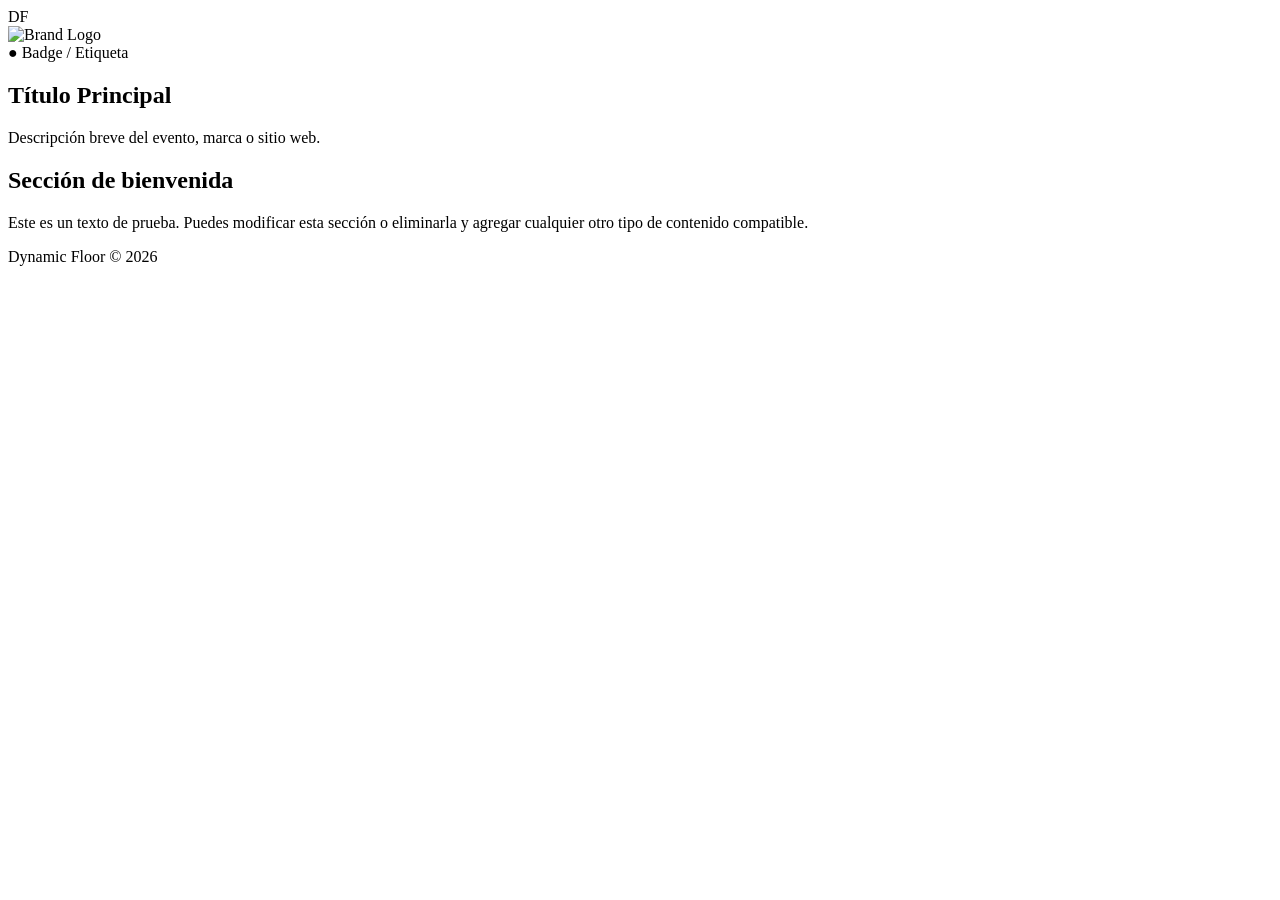
==== about/index.html @ e07d05ec "fem001" ====
<!DOCTYPE html>
<html lang="es">
<head>
<meta charset="UTF-8">
<meta name="viewport" content="width=device-width, initial-scale=1.0">

<title id="page-title">Cargando...</title>

<meta name="description" content="Experiencia de música electrónica, selección musical y encuentro social en Guanajuato.">

<meta http-equiv="Cache-Control" content="no-cache, no-store, must-revalidate">
<meta http-equiv="Pragma" content="no-cache">
<meta http-equiv="Expires" content="0">

<link href="https://fonts.googleapis.com/css2?family=Inter:wght@300;400;500;600;700;800&display=swap" rel="stylesheet">
<link rel="stylesheet" href="../assets/styles/info.css">
</head>
<body>

<!-- FONDO -->
<div class="bg-logo">
    <span id="bg-logo-text">DF</span>
</div>

<div class="light one"></div>
<div class="light two"></div>

<!-- CONTENIDO -->
<div class="hero-floating-logo">
    <img id="hero-logo" src="tu-logo.png" alt="Brand Logo">
</div>

<div class="container">
    <div class="panel">

        <!-- HERO SECTION (1 Sola columna limpia) -->
        <section class="intro">
            <div class="intro-content">
                <div class="badge" id="hero-badge"></div>
                <h1 id="hero-title"></h1>
                <p class="intro-description" id="hero-description"></p>

                <!-- Descomenta si necesitas los botones de acción -->
                <!-- 
                <div class="intro-actions">
                    <a href="#video" class="action-btn">Ver experiencia</a>
                    <a href="#ubicacion" class="action-btn secondary">Ver ubicación</a>
                </div> 
                -->
            </div>
        </section>

        <div class="glow-line"></div>

        <!-- CONTENEDOR DE SECCIONES DINÁMICAS -->
        <main id="dynamic-content-container"></main>

        <!-- FOOTER -->
        <div class="footer" id="footer-text"></div>

    </div>
</div>

<script src="../assets/scripts/about.js"></script>

</body>
</html>
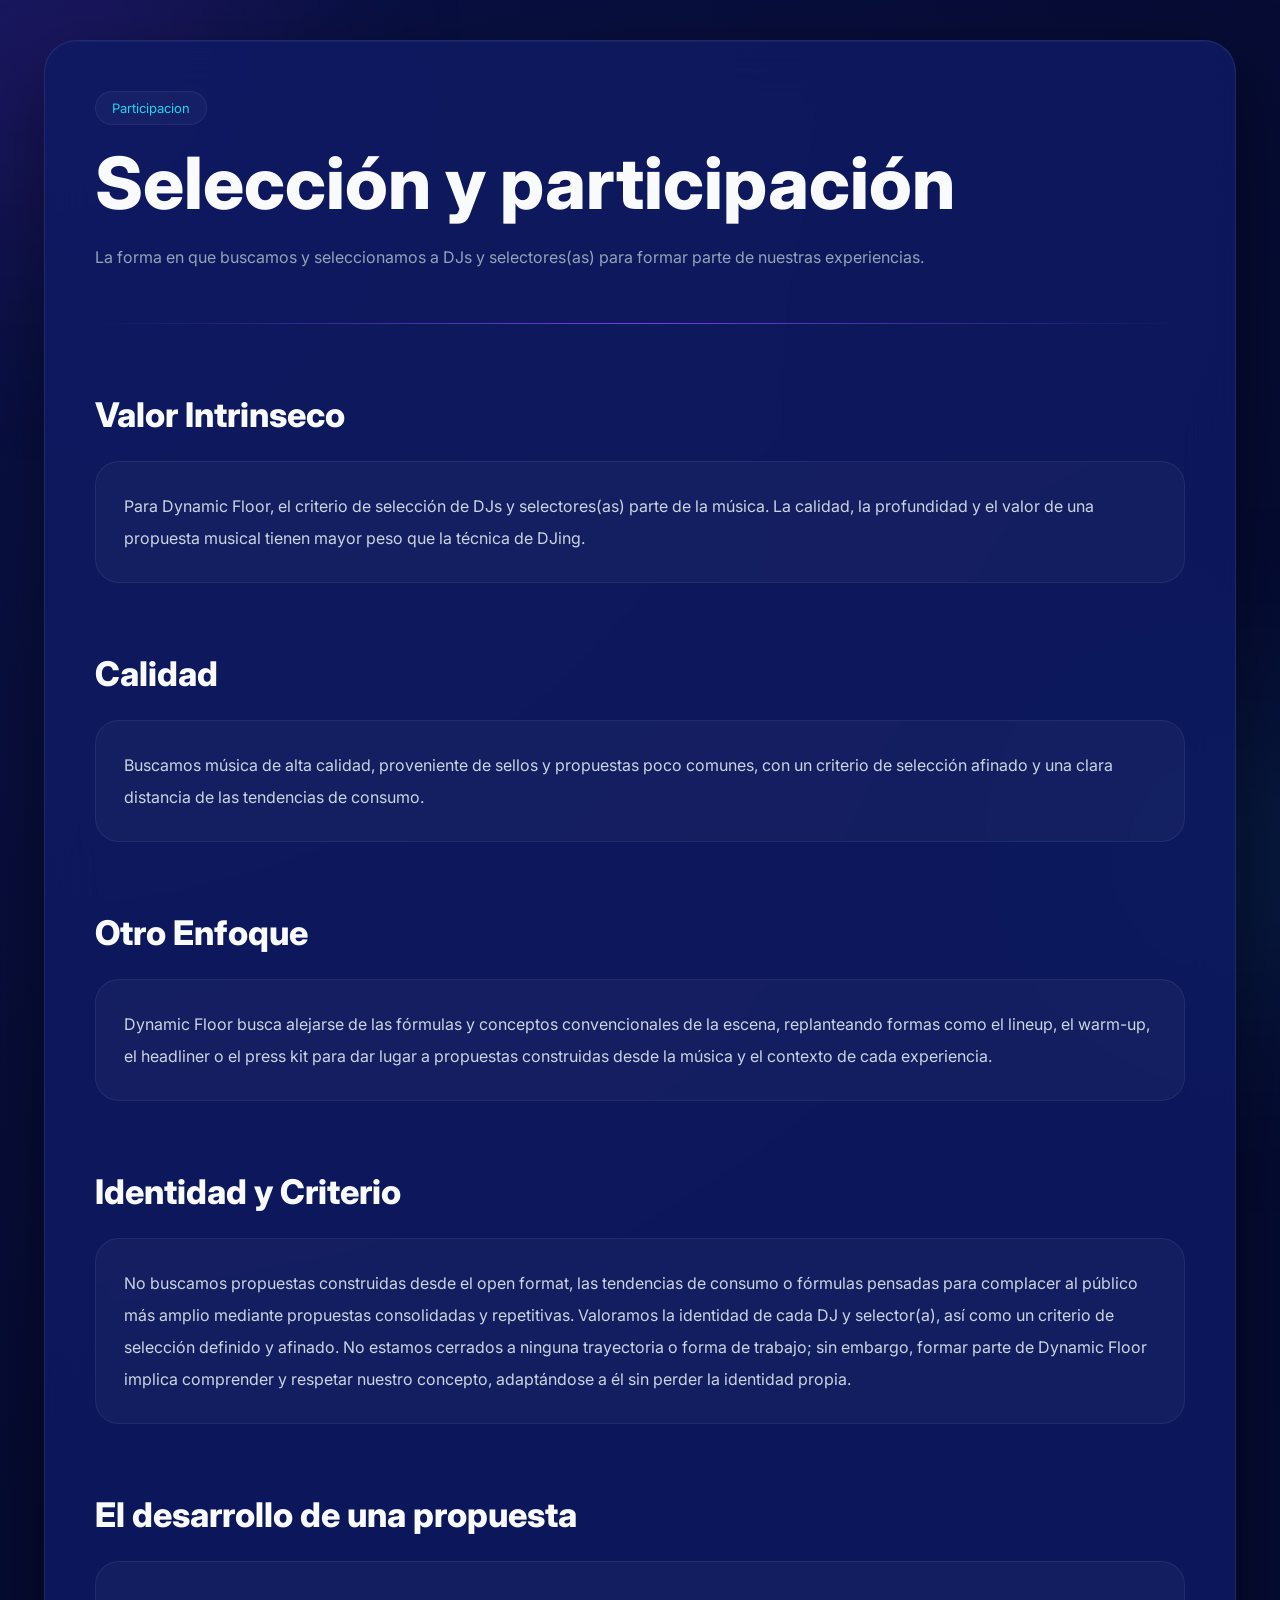
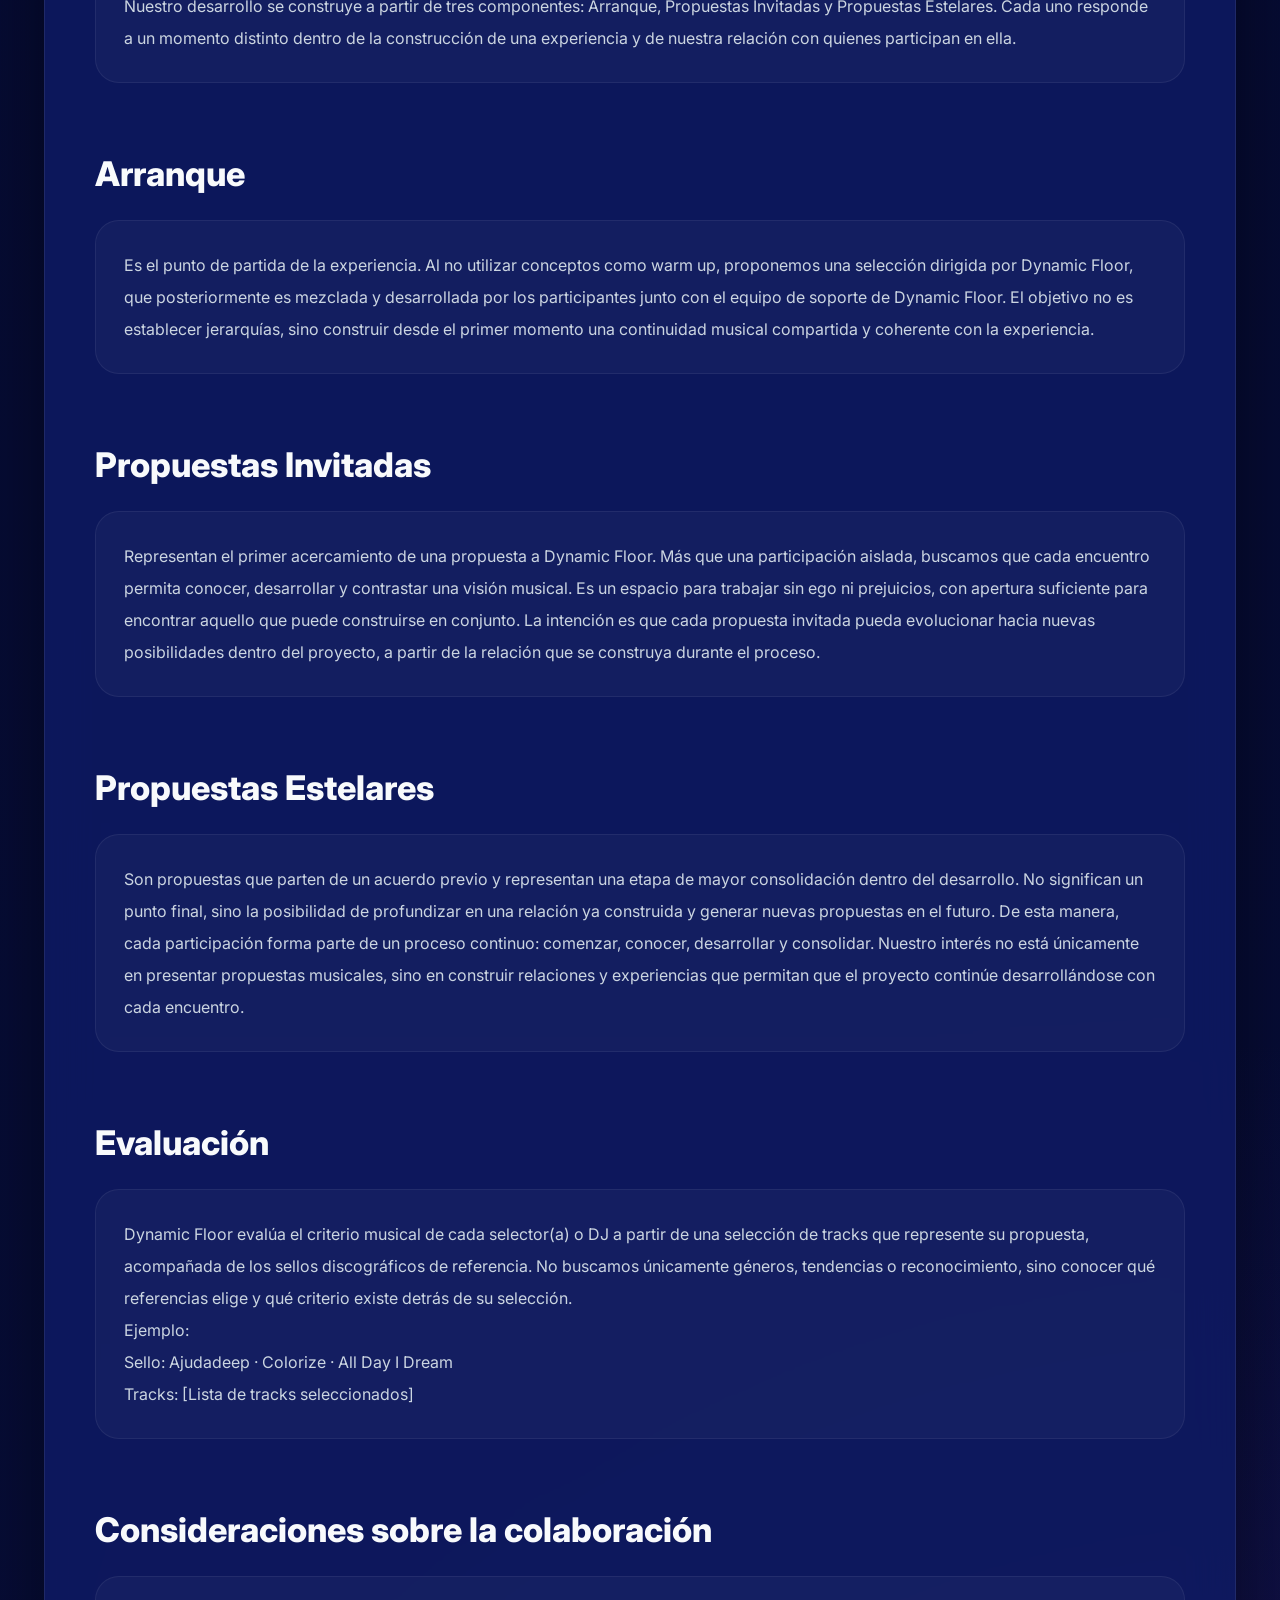
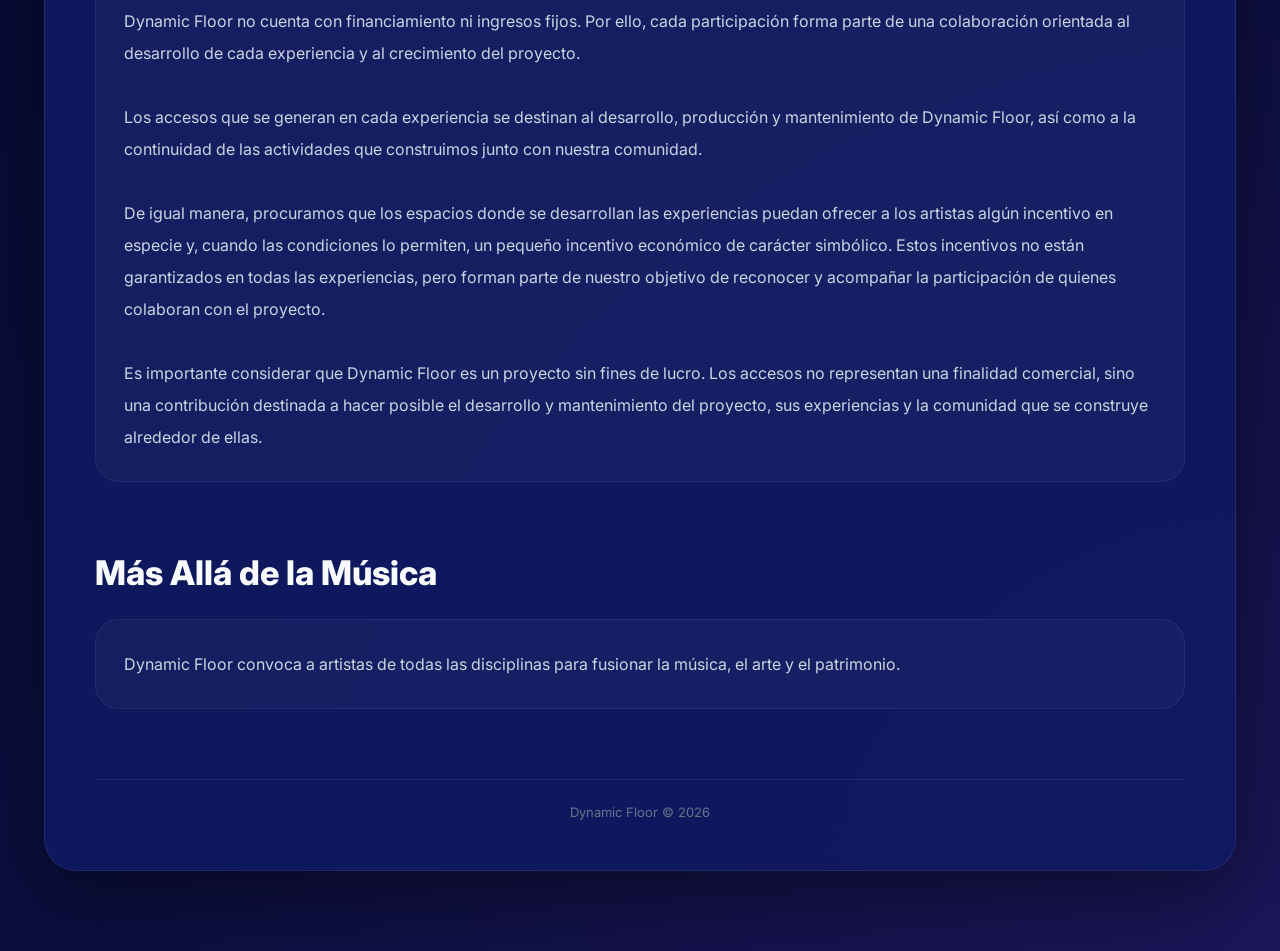
==== commit bcabdcf4: "edit" ====
--- a/about/index.html
+++ b/about/index.html
@@ -13,7 +13,7 @@
 <meta http-equiv="Expires" content="0">
 
 <link href="https://fonts.googleapis.com/css2?family=Inter:wght@300;400;500;600;700;800&display=swap" rel="stylesheet">
-<link rel="stylesheet" href="../assets/styles/info.css">
+<link rel="stylesheet" href="../assets/styles/selectors.css">
 </head>
 <body>
 
@@ -27,7 +27,7 @@
 
 <!-- CONTENIDO -->
 <div class="hero-floating-logo">
-    <img id="hero-logo" src="tu-logo.png" alt="Brand Logo">
+    <img id="hero-logo" src="" alt="">
 </div>
 
 <div class="container">
--- a/assets/styles/selectors.css
+++ b/assets/styles/selectors.css
@@ -0,0 +1,536 @@
+:root {
+    --bg: #050a30;
+    --bg-soft: #0b1248;
+
+    --card: rgba(15, 27, 99, 0.85);
+
+    --line: #23339b;
+
+    --primary: #7C3AED;
+    --primary-soft: #A855F7;
+
+    --cyan: #22D3EE;
+    --green: #4ADE80;
+
+    --text: #F8FAFC;
+    --muted: #94A3B8;
+}
+
+* {
+    margin: 0;
+    padding: 0;
+    box-sizing: border-box;
+}
+
+html {
+    scroll-behavior: smooth;
+}
+
+body {
+    font-family: 'Inter', sans-serif;
+    color: var(--text);
+    min-height: 100vh;
+    overflow-x: hidden;
+
+    background:
+        radial-gradient(
+            circle at top left,
+            rgba(36, 56, 184, 0.18) 0%,
+            transparent 35%
+        ),
+        radial-gradient(
+            circle at bottom right,
+            rgba(124, 58, 237, 0.18) 0%,
+            transparent 35%
+        ),
+        linear-gradient(
+            180deg,
+            #050a30 0%,
+            #070d38 100%
+        );
+
+    position: relative;
+}
+
+/* ==========================
+   BACKGROUND & MARCA DE AGUA
+========================== */
+
+.bg-logo {
+    position: fixed;
+    inset: 0;
+    display: flex;
+    align-items: center;
+    justify-content: center;
+    pointer-events: none;
+    z-index: 0;
+}
+
+.bg-logo span {
+    font-size: 18vw;
+    font-weight: 800;
+    letter-spacing: 16px;
+    color: #ffffff04;
+    transform: rotate(-18deg);
+    user-select: none;
+}
+
+.light {
+    position: fixed;
+    border-radius: 50%;
+    filter: blur(120px);
+    z-index: 0;
+}
+
+.light.one {
+    width: 350px;
+    height: 350px;
+    background: #7C3AED33;
+    top: -120px;
+    left: -120px;
+}
+
+.light.two {
+    width: 280px;
+    height: 280px;
+    background: #22D3EE22;
+    bottom: -100px;
+    right: -100px;
+}
+
+/* ==========================
+   LAYOUT PRINCIPAL
+========================== */
+
+.container {
+    position: relative;
+    z-index: 2;
+    width: 100%;
+    max-width: 1240px;
+    margin: 0 auto;
+    padding: 40px 24px 80px;
+}
+
+.panel {
+    position: relative;
+    width: 100%;
+    background: var(--card);
+    border: 1px solid rgba(255, 255, 255, 0.08);
+    border-radius: 32px;
+    padding: 50px;
+    backdrop-filter: blur(24px);
+    box-shadow:
+        0 25px 80px rgba(0, 0, 0, 0.45),
+        inset 0 1px 0 rgba(255, 255, 255, 0.04);
+}
+
+/* ==========================================
+   LOGO EN ESCRITORIO (Alineado a la Derecha)
+========================================== */
+
+.hero-floating-logo {
+    position: absolute;
+    top: 40px;
+    right: 50px;
+    z-index: 10;
+    pointer-events: auto;
+    display: flex;
+    align-items: center;
+    justify-content: flex-end;
+}
+
+.hero-floating-logo img {
+    width: 110px;
+    height: auto;
+    object-fit: contain;
+    filter: drop-shadow(0 4px 14px rgba(0, 0, 0, 0.4)) 
+            drop-shadow(0 0 10px rgba(124, 58, 237, 0.15));
+    transition: filter 0.3s ease, transform 0.3s ease;
+}
+
+.hero-floating-logo:hover img {
+    transform: scale(1.05);
+    filter: drop-shadow(0 8px 20px rgba(0, 0, 0, 0.6)) 
+            drop-shadow(0 0 16px rgba(34, 211, 238, 0.3));
+}
+
+/* ==========================
+   HERO / INTRO (FLUYO COMPLETO)
+========================== */
+
+.intro {
+    display: block;
+    width: 100%; /* Ocupa todo el espacio de la tarjeta sin limitar ancho */
+}
+
+.badge {
+    display: inline-flex;
+    align-items: center;
+    gap: 8px;
+    padding: 8px 16px;
+    border-radius: 999px;
+    background: #ffffff08;
+    border: 1px solid #ffffff10;
+    color: var(--cyan);
+    font-size: 13px;
+    margin-bottom: 24px;
+}
+
+.intro h1 {
+    font-size: 72px;
+    line-height: 0.95;
+    font-weight: 800;
+    margin-bottom: 24px;
+}
+
+.intro-description {
+    color: var(--muted);
+    font-size: 16px;
+    line-height: 2;
+    width: 100%; /* Sin tope de 650px para evitar encasillar el texto */
+}
+
+.intro-actions {
+    display: flex;
+    gap: 14px;
+    margin-top: 30px;
+    flex-wrap: wrap;
+}
+
+/* ==========================
+   BUTTONS
+========================== */
+
+.action-btn {
+    display: inline-flex;
+    align-items: center;
+    justify-content: center;
+    padding: 16px 24px;
+    border-radius: 18px;
+    text-decoration: none;
+    font-size: 14px;
+    font-weight: 700;
+    color: white;
+    transition: 0.25s ease;
+    background:
+        linear-gradient(
+            135deg,
+            var(--primary),
+            var(--primary-soft)
+        );
+    box-shadow: 0 10px 30px rgba(124, 58, 237, 0.35);
+}
+
+.action-btn:hover {
+    transform: translateY(-2px);
+}
+
+.action-btn.secondary {
+    background: #ffffff08;
+    border: 1px solid #ffffff10;
+    box-shadow: none;
+}
+
+/* ==========================
+   DIVIDER & SECTIONS
+========================== */
+
+.glow-line {
+    height: 1px;
+    width: 100%;
+    margin: 50px 0;
+    background:
+        linear-gradient(
+            90deg,
+            transparent,
+            #7C3AED,
+            transparent
+        );
+}
+
+.content-section {
+    margin-top: 70px;
+}
+
+.section-title {
+    font-size: 34px;
+    font-weight: 800;
+    margin-bottom: 26px;
+}
+
+.info-grid {
+    display: grid;
+    grid-template-columns: repeat(2, minmax(0, 1fr));
+    column-gap: 16px;
+    row-gap: 16px;
+    margin-top: 30px;
+}
+
+.info-grid > .featured {
+    grid-column: 1 / -1;
+}
+
+.info-card {
+    background: #ffffff08;
+    border: 1px solid #ffffff10;
+    border-radius: 22px;
+    padding: 22px;
+    transition: 0.25s ease;
+}
+
+.info-card:hover {
+    transform: translateY(-3px);
+    border-color: #ffffff20;
+}
+
+.info-title {
+    font-size: 12px;
+    text-transform: uppercase;
+    letter-spacing: 1px;
+    margin-bottom: 10px;
+    font-weight: 700;
+}
+
+.info-content {
+    color: #E2E8F0;
+    line-height: 1.8;
+}
+
+.purple { color: #A855F7; }
+.orange { color: #FB923C; }
+.pink   { color: #F472B6; }
+.cyan   { color: #22D3EE; }
+.yellow { color: #FFFF00; }
+
+.glass-card {
+    background: #ffffff08;
+    border: 1px solid #ffffff10;
+    border-radius: 24px;
+    padding: 28px;
+    color: #CBD5E1;
+    line-height: 2;
+}
+
+.video-card {
+    overflow: hidden;
+    border-radius: 24px;
+    border: 1px solid #ffffff10;
+    background: #000;
+}
+
+.video-card iframe {
+    width: 100%;
+    aspect-ratio: 16/9;
+    border: none;
+    display: block;
+}
+
+.timeline {
+    display: flex;
+    flex-direction: column;
+    gap: 14px;
+}
+
+.timeline-item {
+    display: flex;
+    align-items: center;
+    gap: 24px;
+    background: #ffffff08;
+    border: 1px solid #ffffff10;
+    border-radius: 20px;
+    padding: 18px 22px;
+}
+
+.timeline-hour {
+    min-width: 80px;
+    color: var(--cyan);
+    font-weight: 800;
+}
+
+.timeline-text {
+    color: #E2E8F0;
+}
+
+.location-card {
+    display: grid;
+    grid-template-columns: 360px 1fr;
+    gap: 20px;
+}
+
+.location-info {
+    background: #ffffff08;
+    border: 1px solid #ffffff10;
+    border-radius: 24px;
+    padding: 24px;
+}
+
+.location-address {
+    color: #E2E8F0;
+    line-height: 2;
+    margin-bottom: 24px;
+}
+
+.location-address span {
+    color: var(--muted);
+}
+
+.map-container {
+    overflow: hidden;
+    border-radius: 24px;
+    border: 1px solid #ffffff10;
+}
+
+.map-container iframe {
+    width: 100%;
+    height: 100%;
+    min-height: 380px;
+    border: none;
+}
+
+.notice-card {
+    position: relative;
+    padding: 26px;
+    border-radius: 24px;
+    overflow: hidden;
+    margin: 50px 0;
+    background: linear-gradient(
+        180deg,
+        rgba(255, 255, 255, 0.05),
+        rgba(255, 255, 255, 0.03)
+    );
+    border: 1px solid rgba(179, 18, 228, 0.14);
+    backdrop-filter: blur(12px);
+    box-shadow: 0 8px 32px 0 rgba(0, 0, 0, 0.2);
+}
+
+.notice-tag {
+    position: relative;
+    z-index: 2;
+    display: inline-flex;
+    padding: 8px 14px;
+    margin-bottom: 16px;
+    border-radius: 999px;
+    background: rgba(251, 146, 60, 0.10);
+    border: 1px solid rgba(251, 146, 60, 0.15);
+    color: #FB923C;
+    font-size: 11px;
+    font-weight: 700;
+    letter-spacing: 1px;
+    text-transform: uppercase;
+}
+
+.notice-text {
+    position: relative;
+    z-index: 2;
+    color: #CBD5E1;
+    line-height: 2;
+}
+
+.footer {
+    margin-top: 70px;
+    padding-top: 24px;
+    border-top: 1px solid rgba(255, 255, 255, 0.08);
+    text-align: center;
+    color: #64748B;
+    font-size: 13px;
+}
+
+.responsive-img {
+    width: 100%;
+    height: auto;
+    display: block;
+}
+
+/* ==========================================
+   RESPONSIVE (Centrado y Espaciado Superior)
+========================================== */
+
+@media (max-width: 900px) {
+    .container {
+        padding: 20px 20px 60px;
+    }
+
+    .panel {
+        padding: 32px 24px;
+    }
+
+    .hero-floating-logo {
+        position: relative;
+        top: 0;
+        right: 0;
+        margin-top: 12px;
+        margin-bottom: 28px;
+        justify-content: center;
+        width: 100%;
+    }
+
+    .hero-floating-logo img {
+        width: 85px;
+    }
+
+    .intro {
+        text-align: center;
+    }
+
+    .intro-actions {
+        justify-content: center;
+    }
+
+    .location-card {
+        grid-template-columns: 1fr;
+    }
+
+    .intro h1 {
+        font-size: 48px;
+    }
+}
+
+@media (max-width: 640px) {
+    .container {
+        padding: 16px 16px 40px;
+    }
+
+    .panel {
+        padding: 24px 18px;
+        border-radius: 24px;
+    }
+
+    .hero-floating-logo {
+        margin-top: 8px;
+        margin-bottom: 20px;
+    }
+
+    .hero-floating-logo img {
+        width: 70px;
+    }
+
+    .intro h1 {
+        font-size: 34px;
+    }
+
+    .section-title {
+        font-size: 24px;
+    }
+
+    .info-grid {
+        grid-template-columns: 1fr;
+    }
+
+    .timeline-item {
+        flex-direction: column;
+        align-items: flex-start;
+        gap: 6px;
+    }
+
+    .action-btn {
+        width: 100%;
+    }
+
+    .intro-actions {
+        flex-direction: column;
+    }
+
+    .bg-logo span {
+        font-size: 34vw;
+    }
+}
